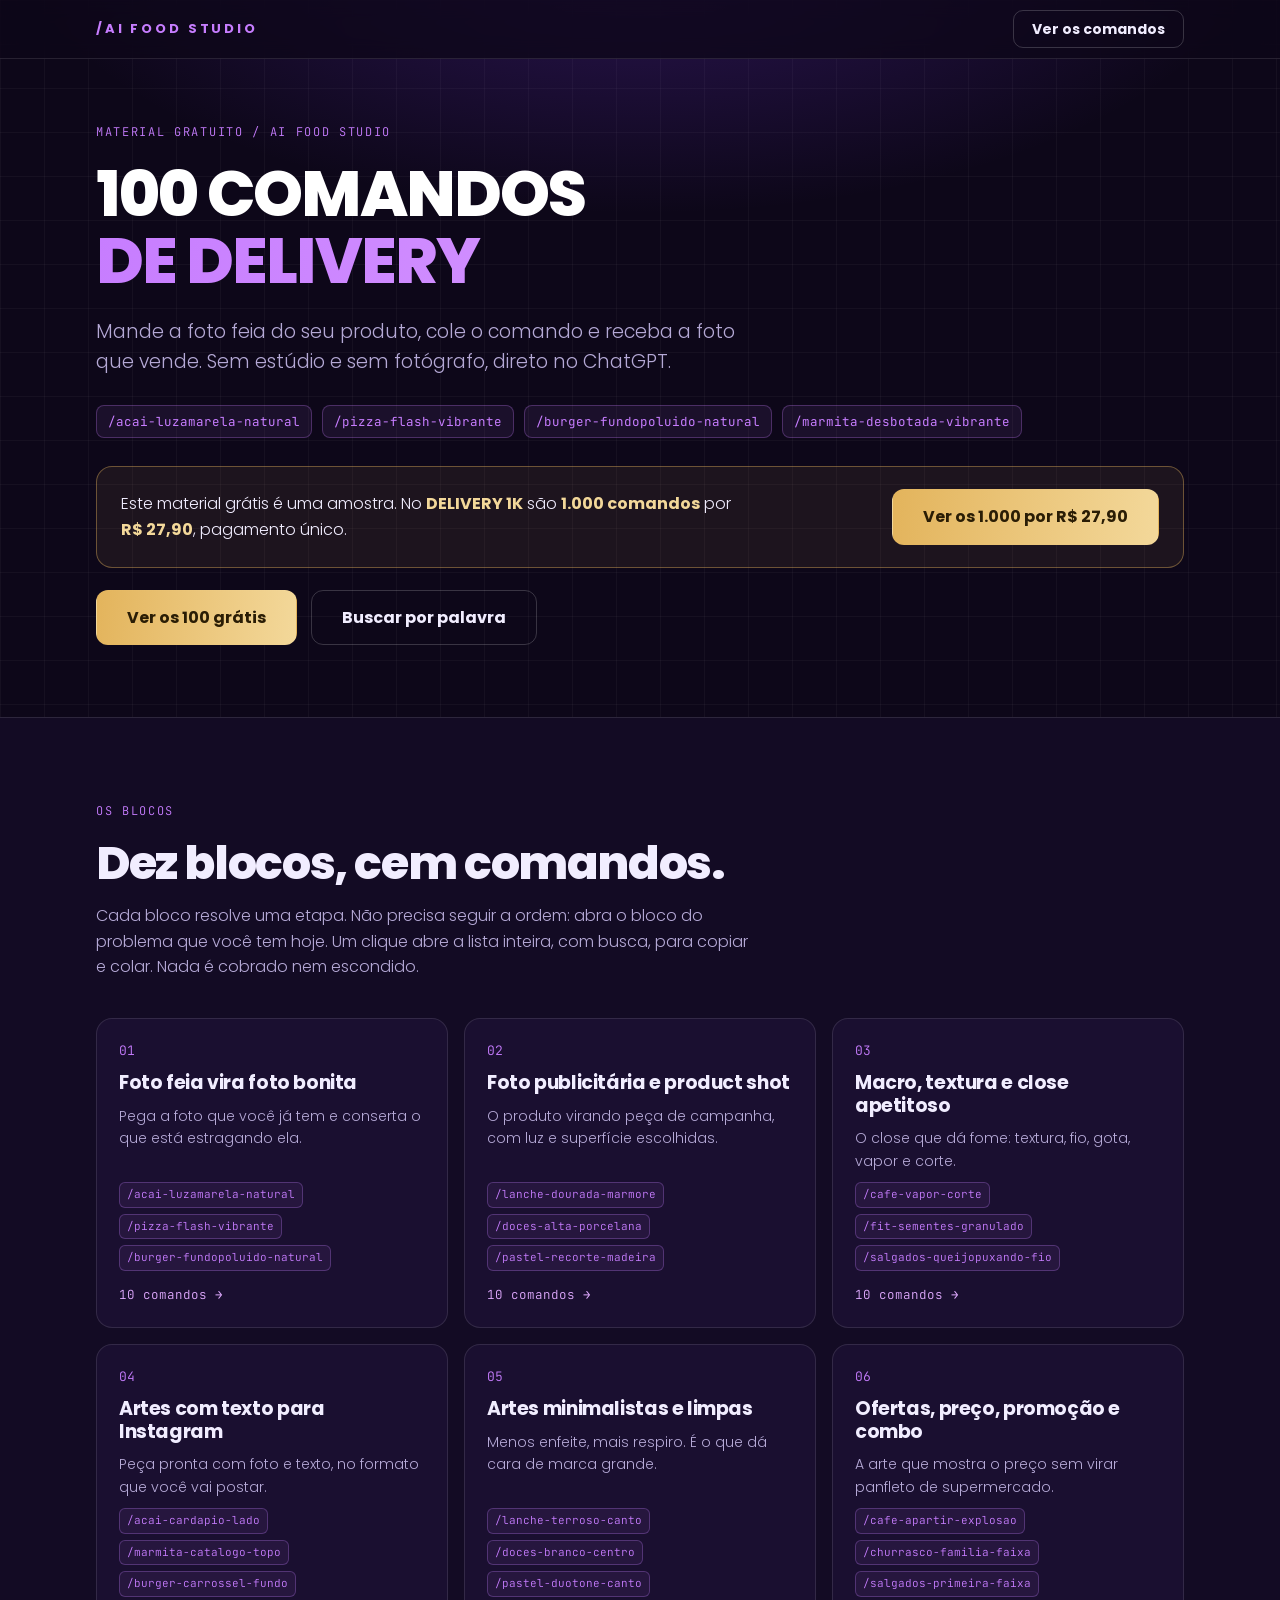
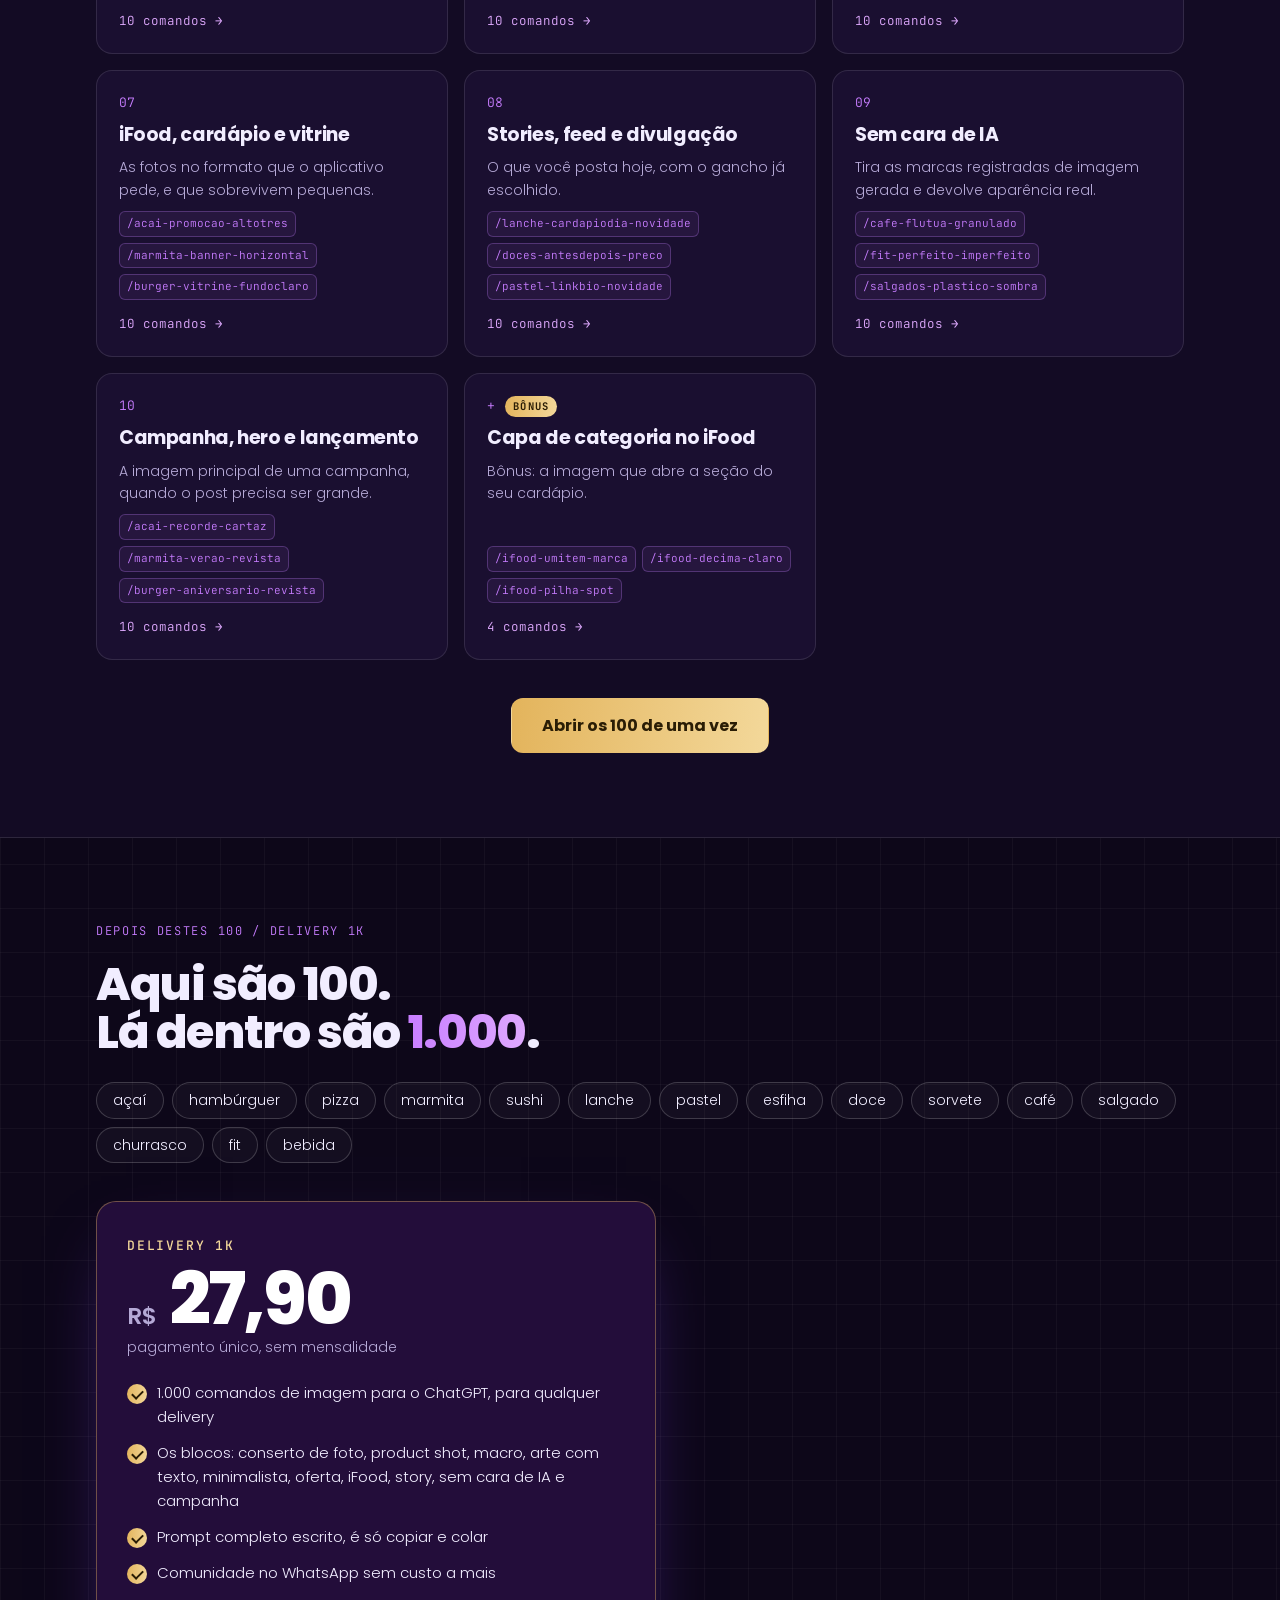
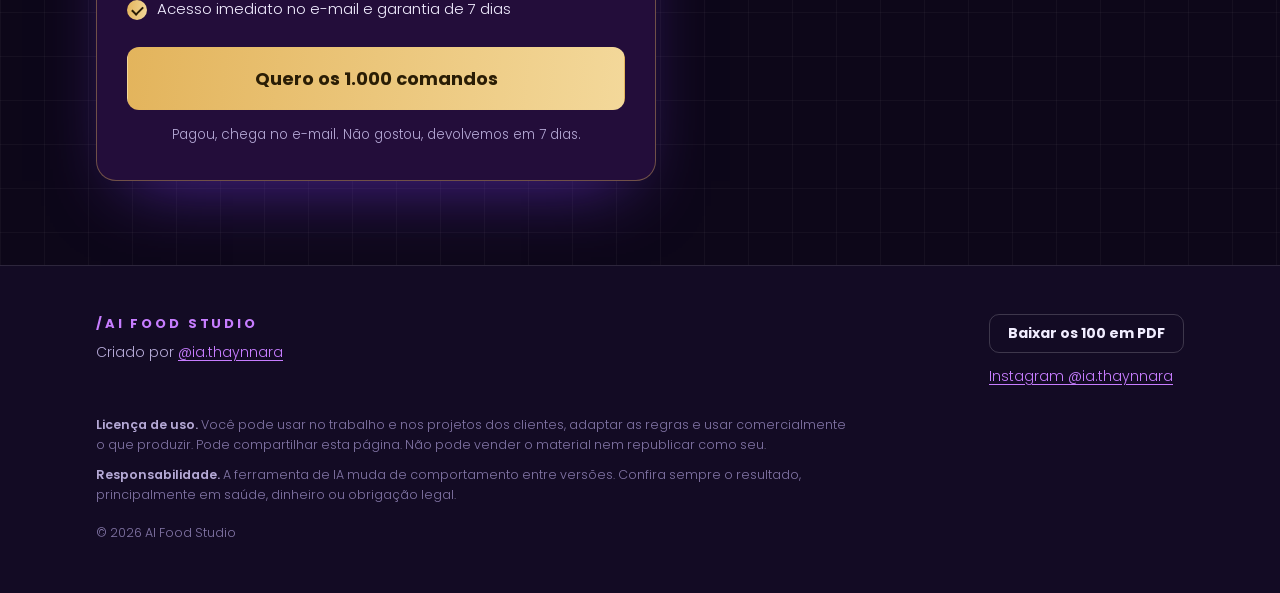
==== index.html @ 5eec8a59 "Add files via upload" ====
<!DOCTYPE html>
<html lang="pt-BR">
<head>
  <meta charset="utf-8">
  <meta name="viewport" content="width=device-width, initial-scale=1">
  <title>100 comandos de delivery grátis | AI Food Studio</title>
  <meta name="description" content="100 comandos grátis de foto com IA para delivery. Mande a foto que você já tem, cole o comando no ChatGPT e receba a foto que vende. Sem estúdio e sem fotógrafo.">
  <meta name="theme-color" content="#0D0719">
  <meta property="og:type" content="website">
  <meta property="og:title" content="100 comandos de delivery grátis | AI Food Studio">
  <meta property="og:description" content="Copie e cole no ChatGPT e transforme a foto feia do cardápio na foto que vende. Grátis.">
  <meta property="og:locale" content="pt_BR">
  <meta name="twitter:card" content="summary">
  <link rel="icon" type="image/svg+xml" href="favicon.svg">
  <link rel="preconnect" href="https://fonts.googleapis.com">
  <link rel="preconnect" href="https://fonts.gstatic.com" crossorigin>
  <link href="https://fonts.googleapis.com/css2?family=JetBrains+Mono:wght@400;500;700&family=Poppins:wght@300;400;600;700;800&display=swap" rel="stylesheet">
  <link rel="stylesheet" href="styles.css">
</head>
<body>
  <a class="skip" href="#comandos">Ir para os comandos</a>

  <header class="topbar">
    <div class="wrap topbar__in">
      <a class="wordmark" href="#" aria-label="AI Food Studio, início">/AI FOOD STUDIO</a>
      <button class="btn btn--ghost btn--sm" type="button" data-open="all">Ver os comandos</button>
    </div>
  </header>

  <main>
    <!-- 1. HERO -->
    <section class="hero">
      <div class="wrap">
        <p class="tag">MATERIAL GRATUITO / AI FOOD STUDIO</p>
        <h1><span class="h1__a"><span data-b="free"></span> COMANDOS</span><span class="h1__b">DE DELIVERY</span></h1>
        <p class="lead">Mande a foto feia do seu produto, cole o comando e receba a foto que vende. Sem estúdio e sem fotógrafo, direto no ChatGPT.</p>

        <ul class="chips" id="heroChips" aria-label="Exemplos de comando"></ul>

        <div class="offer offer--hero">
          <p class="offer__txt">Este material grátis é uma amostra. No <strong data-b="name"></strong> são <strong><span data-b="total"></span> comandos</strong> por <strong>R$ <span data-b="price"></span></strong>, pagamento único.</p>
          <a class="btn btn--gold js-buy" href="#" data-buy>Ver os <span data-b="total"></span> por R$ <span data-b="price"></span></a>
        </div>

        <div class="cta-row">
          <a class="btn btn--gold" href="#comandos">Ver os <span data-b="free"></span> grátis</a>
          <button class="btn btn--ghost" type="button" data-open="search">Buscar por palavra</button>
        </div>
      </div>
    </section>

    <!-- 2. CATEGORIAS -->
    <section class="section section--deep" id="comandos">
      <div class="wrap">
        <p class="tag">OS BLOCOS</p>
        <h2 class="h2"><span id="blocksWord"></span> blocos, <span id="freeWord"></span> comandos.</h2>
        <p class="sub">Cada bloco resolve uma etapa. Não precisa seguir a ordem: abra o bloco do problema que você tem hoje. Um clique abre a lista inteira, com busca, para copiar e colar. Nada é cobrado nem escondido.</p>
        <div class="grid" id="catGrid"></div>
        <div class="center">
          <button class="btn btn--gold" type="button" data-open="all">Abrir os <span data-b="free"></span> de uma vez</button>
        </div>
      </div>
    </section>

    <!-- 3. OFERTA -->
    <section class="section" id="oferta">
      <div class="wrap">
        <p class="tag">DEPOIS DESTES <span data-b="free"></span> / <span data-b="name"></span></p>
        <h2 class="h2">Aqui são <span data-b="free"></span>.<br>Lá dentro são <span class="grad" data-b="total"></span>.</h2>
        <ul class="pills" aria-label="Segmentos atendidos">
          <li>açaí</li><li>hambúrguer</li><li>pizza</li><li>marmita</li><li>sushi</li>
          <li>lanche</li><li>pastel</li><li>esfiha</li><li>doce</li><li>sorvete</li>
          <li>café</li><li>salgado</li><li>churrasco</li><li>fit</li><li>bebida</li>
        </ul>

        <div class="buy">
          <p class="buy__name" data-b="name"></p>
          <p class="buy__price"><small>R$</small> <span data-b="price"></span></p>
          <p class="buy__note">pagamento único, sem mensalidade</p>
          <ul class="checks">
            <li><span data-b="total"></span> comandos de imagem para o ChatGPT, para qualquer delivery</li>
            <li>Os blocos: conserto de foto, product shot, macro, arte com texto, minimalista, oferta, iFood, story, sem cara de IA e campanha</li>
            <li>Prompt completo escrito, é só copiar e colar</li>
            <li>Comunidade no WhatsApp sem custo a mais</li>
            <li>Acesso imediato no e-mail e garantia de 7 dias</li>
          </ul>
          <a class="btn btn--gold btn--lg js-buy" href="#" data-buy>Quero os <span data-b="total"></span> comandos</a>
          <p class="buy__micro">Pagou, chega no e-mail. Não gostou, devolvemos em 7 dias.</p>
        </div>
      </div>
    </section>
  </main>

  <!-- 4. RODAPÉ -->
  <footer class="footer">
    <div class="wrap">
      <div class="footer__top">
        <div>
          <p class="wordmark">/AI FOOD STUDIO</p>
          <p class="footer__by">Criado por <a class="inline" data-instagram target="_blank" rel="noopener" href="#">@ia.thaynnara</a></p>
        </div>
        <div class="footer__links">
          <a class="btn btn--ghost btn--sm" data-pdf href="#" download>Baixar os <span data-b="free"></span> em PDF</a>
          <a class="inline" data-instagram target="_blank" rel="noopener" href="#">Instagram @ia.thaynnara</a>
        </div>
      </div>
      <p class="legal"><strong>Licença de uso.</strong> Você pode usar no trabalho e nos projetos dos clientes, adaptar as regras e usar comercialmente o que produzir. Pode compartilhar esta página. Não pode vender o material nem republicar como seu.</p>
      <p class="legal"><strong>Responsabilidade.</strong> A ferramenta de IA muda de comportamento entre versões. Confira sempre o resultado, principalmente em saúde, dinheiro ou obrigação legal.</p>
      <p class="legal legal--end">© <span id="year"></span> AI Food Studio</p>
    </div>
  </footer>

  <!-- MODAL -->
  <div class="overlay" id="overlay" hidden>
    <div class="modal" role="dialog" aria-modal="true" aria-labelledby="modalTitle">
      <h2 class="sr" id="modalTitle">Biblioteca de comandos</h2>
      <div class="msearch">
        <span class="msearch__slash" aria-hidden="true">/</span>
        <input id="q" type="search" autocomplete="off" spellcheck="false" placeholder="açaí, pizza, preço, ifood" aria-label="Buscar comando">
        <button class="msearch__x" id="qClear" type="button" aria-label="Limpar busca ou fechar">✕</button>
      </div>
      <div class="tabs" id="tabs" role="tablist" aria-label="Categorias"></div>
      <details class="how" id="how" open>
        <summary>Como usar:</summary>
        <ol>
          <li>Abra o ChatGPT numa conversa nova.</li>
          <li>Mande a foto do produto, sozinha, sem escrever nada.</li>
          <li>Cole o comando inteiro, trocando o que está entre aspas pelo seu nome, preço ou cor.</li>
          <li>Não gostou? Cole outro comando na mesma conversa.</li>
        </ol>
      </details>
      <div class="list" id="list" tabindex="-1"></div>
      <div class="mfoot">
        <p class="mfoot__count" id="count" aria-live="polite"></p>
        <button class="btn btn--gold btn--sm" type="button" id="closeBtn">Fechar</button>
      </div>
    </div>
  </div>

  <script src="data/commands.js"></script>
  <script src="app.js"></script>
</body>
</html>
---- styles.css ----
:root{
  --void:#0D0719; --deep:#130B24; --card:#1A0F30; --card-2:#230D3A;
  --line:rgba(255,255,255,.11); --line-2:rgba(255,255,255,.18);
  --txt:#F1EDFF; --txt-2:#B5A9D6; --txt-3:#8477A8;
  --brand:#7C3AED; --brand-2:#A78BFA; --brand-3:#C084FC;
  --sky:#9D2FDD; --sky-2:#C77DFF; --cyan:#E0AAFF;
  --gold:#E3B45C; --gold-2:#F3D89A; --gold-ink:#2A1D05;
  --grad:linear-gradient(96deg,var(--sky-2),var(--cyan));
  --grad-gold:linear-gradient(96deg,var(--gold),var(--gold-2));
  --max:1120px;
  --font:'Poppins',system-ui,-apple-system,'Segoe UI',Roboto,sans-serif;
  --mono:'JetBrains Mono','DejaVu Sans Mono',ui-monospace,Menlo,Consolas,monospace;
}
*{box-sizing:border-box}
html{scroll-behavior:smooth;-webkit-text-size-adjust:100%}
body{
  margin:0;font-family:var(--font);font-weight:300;font-size:16px;line-height:1.6;color:var(--txt);
  background-color:var(--void);
  background-image:
    radial-gradient(900px 420px at 50% -80px,rgba(124,58,237,.30),transparent 70%),
    linear-gradient(rgba(255,255,255,.035) 1px,transparent 1px),
    linear-gradient(90deg,rgba(255,255,255,.035) 1px,transparent 1px);
  background-size:auto,44px 44px,44px 44px;
  background-repeat:no-repeat,repeat,repeat;
  overflow-x:hidden;
}
body.lock{overflow:hidden}
h1,h2,h3{font-family:var(--font);font-weight:800;letter-spacing:-.03em;line-height:1.05;margin:0}
p{margin:0}
a{color:inherit}
ul,ol{margin:0;padding:0}
.wrap{width:100%;max-width:var(--max);margin:0 auto;padding:0 16px}
.sr{position:absolute;width:1px;height:1px;overflow:hidden;clip:rect(0 0 0 0);white-space:nowrap}
.skip{position:absolute;left:-999px;top:8px;background:var(--gold);color:var(--gold-ink);padding:8px 14px;border-radius:8px;font-weight:700;z-index:100}
.skip:focus{left:8px}
:focus-visible{outline:2px solid var(--gold-2);outline-offset:3px;border-radius:6px}

/* topbar + wordmark */
.topbar{position:sticky;top:0;z-index:20;background:rgba(13,7,25,.78);backdrop-filter:blur(10px);-webkit-backdrop-filter:blur(10px);border-bottom:1px solid var(--line)}
.topbar__in{display:flex;align-items:center;justify-content:space-between;min-height:58px}
.wordmark{font-weight:700;letter-spacing:.22em;text-transform:uppercase;color:var(--sky-2);text-decoration:none;font-size:13px}
.wordmark:hover{color:var(--cyan)}

/* tags */
.tag{font-family:var(--mono);font-size:12px;letter-spacing:.14em;text-transform:uppercase;color:var(--sky-2);margin-bottom:18px}

/* buttons */
.btn{display:inline-block;font-family:var(--font);font-weight:700;font-size:16px;line-height:1.2;text-align:center;text-decoration:none;cursor:pointer;
  padding:17px 30px;border-radius:12px;border:1px solid transparent;transition:transform .18s ease,box-shadow .18s ease,background .18s ease}
.btn--gold{background:var(--grad-gold);color:var(--gold-ink)}
.btn--gold:hover{transform:translateY(-2px);box-shadow:0 10px 30px -8px rgba(227,180,92,.55)}
.btn--ghost{background:transparent;border-color:var(--line-2);color:var(--txt)}
.btn--ghost:hover{transform:translateY(-2px);border-color:var(--sky-2);box-shadow:0 10px 30px -12px rgba(199,125,255,.5)}
.btn--sm{padding:10px 18px;font-size:14px;border-radius:10px}
.btn--lg{padding:20px 34px;font-size:18px;width:100%}
.btn[aria-disabled="true"]{opacity:.55;cursor:not-allowed;transform:none;box-shadow:none}

/* hero */
.hero{padding:64px 0 72px}
h1{font-size:clamp(40px,8.4vw,64px);font-weight:800;margin-bottom:22px}
.h1__a,.h1__b{display:block}
.h1__a{color:#fff}
.h1__b{color:var(--sky-2);background:var(--grad);-webkit-background-clip:text;background-clip:text;-webkit-text-fill-color:transparent}
.lead{max-width:640px;font-size:clamp(16px,2.4vw,19px);color:var(--txt-2);margin-bottom:28px}
.chips{list-style:none;display:flex;flex-wrap:wrap;gap:10px;margin-bottom:28px}
.chip{font-family:var(--mono);font-size:12.5px;color:var(--sky-2);background:rgba(199,125,255,.08);border:1px solid rgba(199,125,255,.28);border-radius:8px;padding:7px 11px;cursor:pointer;transition:background .15s,border-color .15s}
.chip:hover{background:rgba(199,125,255,.18);border-color:var(--sky-2)}
.offer{display:flex;align-items:center;justify-content:space-between;gap:20px;padding:22px 24px;border-radius:16px;border:1px solid rgba(227,180,92,.4);background:rgba(227,180,92,.08);margin-bottom:22px}
.offer__txt{color:var(--txt);max-width:620px}
.offer__txt strong{font-weight:700;color:var(--gold-2)}
.offer .btn{white-space:nowrap;flex-shrink:0}
.cta-row{display:flex;flex-wrap:wrap;gap:14px}

/* sections */
.section{padding:84px 0}
.section--deep{background:var(--deep);border-top:1px solid var(--line);border-bottom:1px solid var(--line)}
.h2{font-size:clamp(30px,5.2vw,46px);margin-bottom:16px}
.h2 .grad,.grad{background:var(--grad);-webkit-background-clip:text;background-clip:text;-webkit-text-fill-color:transparent}
.sub{max-width:660px;color:var(--txt-2);margin-bottom:38px}
.center{display:flex;justify-content:center;margin-top:38px}

/* cards */
.grid{display:grid;grid-template-columns:repeat(3,1fr);gap:16px}
.cat{position:relative;display:flex;flex-direction:column;gap:10px;text-align:left;font:inherit;color:inherit;cursor:pointer;
  background:var(--card);border:1px solid var(--line);border-radius:16px;padding:22px;transition:transform .18s,border-color .18s,box-shadow .18s}
.cat:hover{transform:translateY(-3px);border-color:var(--sky-2);box-shadow:0 14px 36px -16px rgba(157,47,221,.7)}
.cat__num{font-family:var(--mono);font-size:13px;color:var(--sky-2);display:flex;align-items:center;gap:10px}
.cat__bonus{font-size:10.5px;letter-spacing:.12em;color:var(--gold-ink);background:var(--grad-gold);padding:2px 8px;border-radius:99px;font-weight:700}
.cat__title{font-weight:700;font-size:19px;line-height:1.2;letter-spacing:-.02em}
.cat__desc{font-size:14px;color:var(--txt-2);flex:1}
.cat__chips{display:flex;flex-wrap:wrap;gap:6px}
.cat__chips span{font-family:var(--mono);font-size:11px;color:var(--sky-2);border:1px solid rgba(199,125,255,.28);background:rgba(199,125,255,.07);border-radius:6px;padding:3px 7px;max-width:100%;overflow:hidden;text-overflow:ellipsis;white-space:nowrap}
.cat__count{font-family:var(--mono);font-size:12.5px;color:var(--cyan);margin-top:4px}

/* offer section */
.pills{list-style:none;display:flex;flex-wrap:wrap;gap:8px;margin:26px 0 38px}
.pills li{font-size:14px;color:var(--txt);border:1px solid var(--line-2);background:rgba(255,255,255,.03);border-radius:99px;padding:6px 16px}
.buy{max-width:560px;background:var(--card-2);border:1px solid rgba(227,180,92,.4);border-radius:20px;padding:34px 30px;box-shadow:0 30px 70px -30px rgba(124,58,237,.6)}
.buy__name{font-family:var(--mono);font-size:13px;letter-spacing:.14em;color:var(--gold-2);font-weight:500}
.buy__price{font-weight:800;font-size:clamp(52px,12vw,72px);letter-spacing:-.04em;line-height:1.05;margin-top:4px;color:#fff}
.buy__price small{font-size:.32em;font-weight:600;letter-spacing:0;color:var(--txt-2);margin-right:2px}
.buy__note{color:var(--txt-2);font-size:14px;margin-bottom:22px}
.checks{list-style:none;display:grid;gap:12px;margin-bottom:26px}
.checks li{position:relative;padding-left:30px;font-size:15px;color:var(--txt)}
.checks li::before{content:"";position:absolute;left:0;top:3px;width:20px;height:20px;border-radius:50%;background:var(--grad-gold)}
.checks li::after{content:"";position:absolute;left:7px;top:7px;width:5px;height:9px;border:solid var(--gold-ink);border-width:0 2.5px 2.5px 0;transform:rotate(45deg)}
.buy__micro{margin-top:14px;text-align:center;font-size:13.5px;color:var(--txt-2)}
.inline{color:var(--sky-2);text-decoration:underline;text-underline-offset:3px}
.inline:hover{color:var(--cyan)}

/* footer */
.footer{border-top:1px solid var(--line);background:var(--deep);padding:48px 0 40px}
.footer__top{display:flex;justify-content:space-between;align-items:flex-start;gap:28px;flex-wrap:wrap;margin-bottom:28px}
.footer__by{margin-top:6px;font-size:14px;color:var(--txt-2)}
.footer__links{display:flex;flex-direction:column;align-items:flex-start;gap:12px;font-size:14px}
.legal{font-size:12.5px;line-height:1.6;color:var(--txt-3);max-width:760px;margin-bottom:10px}
.legal strong{color:var(--txt-2);font-weight:600}
.legal--end{margin-top:18px}

/* modal */
.overlay{position:fixed;inset:0;z-index:50;display:flex;align-items:center;justify-content:center;padding:16px;background:rgba(8,4,16,.72);backdrop-filter:blur(6px);-webkit-backdrop-filter:blur(6px)}
.overlay[hidden]{display:none}
.modal{width:100%;max-width:680px;max-height:80vh;max-height:80dvh;display:flex;flex-direction:column;background:var(--card);border:1px solid var(--line-2);border-radius:20px;box-shadow:0 40px 100px -20px rgba(0,0,0,.75);overflow:hidden}
.msearch{flex-shrink:0;display:flex;align-items:center;gap:10px;padding:14px 16px;border-bottom:1px solid var(--line)}
.msearch__slash{font-family:var(--mono);font-weight:700;font-size:20px;color:var(--gold)}
.msearch input{flex:1;min-width:0;background:transparent;border:0;outline:0;color:var(--txt);font-family:var(--mono);font-size:15px;padding:6px 0}
.msearch input::placeholder{color:var(--txt-3)}
.msearch input::-webkit-search-cancel-button{display:none}
.msearch:focus-within{box-shadow:inset 0 -2px 0 var(--sky-2)}
.msearch__x{background:transparent;border:1px solid var(--line-2);color:var(--txt-2);width:34px;height:34px;border-radius:9px;cursor:pointer;font-size:14px}
.msearch__x:hover{color:#fff;border-color:var(--sky-2)}
.tabs{flex-shrink:0;display:flex;gap:8px;overflow-x:auto;padding:12px 16px;border-bottom:1px solid var(--line);scrollbar-width:thin}
.tab{flex:0 0 auto;font-family:var(--font);font-weight:600;font-size:12.5px;color:var(--txt-2);background:transparent;border:1px solid var(--line-2);border-radius:99px;padding:7px 14px;cursor:pointer;white-space:nowrap}
.tab:hover{color:#fff;border-color:var(--sky-2)}
.tab[aria-selected="true"]{background:var(--grad-gold);color:var(--gold-ink);border-color:transparent}
.how{flex-shrink:0;margin:12px 16px 0;background:var(--card-2);border:1px solid var(--line);border-radius:12px;font-size:13.5px}
.how summary{cursor:pointer;padding:10px 14px;font-weight:600;color:var(--cyan);list-style:none}
.how summary::-webkit-details-marker{display:none}
.how summary::after{content:"+";float:right;color:var(--txt-2)}
.how[open] summary::after{content:"−"}
.how ol{padding:0 14px 12px 34px;color:var(--txt-2);display:grid;gap:4px}
.list{flex:1;min-height:0;overflow-y:auto;padding:14px 16px;display:grid;gap:12px;align-content:start;overscroll-behavior:contain}
.list:focus{outline:none}
.item{background:var(--void);border:1px solid var(--line);border-radius:14px;padding:16px}
.item.flash{border-color:var(--sky-2);box-shadow:0 0 0 3px rgba(199,125,255,.2)}
.item__top{display:flex;justify-content:space-between;gap:12px;align-items:baseline;margin-bottom:6px}
.item__id{font-family:var(--mono);font-size:13px;color:var(--sky-2);word-break:break-all}
.item__cat{font-size:10.5px;letter-spacing:.08em;text-transform:uppercase;color:var(--txt-3);text-align:right;flex-shrink:0;max-width:45%}
.item__title{font-size:14.5px;color:var(--txt-2)}
.item__title strong{color:#fff;font-weight:700}
.item__note{font-style:italic;font-size:12.5px;color:var(--txt-3);margin-top:6px}
.item__acts{display:flex;flex-wrap:wrap;gap:8px;margin-top:12px}
.act{font-family:var(--font);font-size:13px;font-weight:600;padding:9px 14px;border-radius:9px;cursor:pointer;border:1px solid var(--line-2);background:transparent;color:var(--txt)}
.act:hover{border-color:var(--sky-2);color:#fff}
.act--copy.done{border-color:var(--gold);color:var(--gold-2)}
.act--ghost{border-color:transparent;color:var(--txt-2);text-decoration:underline;text-underline-offset:3px}
.item__prompt{margin-top:12px;font-family:var(--mono);font-size:12.5px;line-height:1.7;color:var(--txt-2);background:rgba(255,255,255,.03);border:1px solid var(--line);border-radius:10px;padding:12px 14px;white-space:pre-wrap;overflow-wrap:anywhere}
.item__prompt[hidden]{display:none}
.item__prompt mark{background:rgba(199,125,255,.16);color:var(--sky-2);border-radius:4px;padding:0 3px}
.empty{padding:34px 10px;text-align:center;color:var(--txt-2);font-size:14.5px}
.empty strong{display:block;color:#fff;font-size:16px;margin-bottom:6px}
.mfoot{flex-shrink:0;display:flex;align-items:center;justify-content:space-between;gap:12px;padding:12px 16px;border-top:1px solid var(--line);background:var(--card)}
.mfoot__count{font-family:var(--mono);font-size:12px;color:var(--txt-2)}

/* responsive */
@media (max-width:900px){.grid{grid-template-columns:repeat(2,1fr)}}
@media (max-width:640px){
  .hero{padding:44px 0 56px}
  .section{padding:60px 0}
  .grid{grid-template-columns:1fr}
  .offer{flex-direction:column;align-items:stretch;padding:20px}
  .offer .btn,.cta-row .btn{width:100%;white-space:normal}
  .btn{padding:16px 22px}
  .btn--sm{padding:9px 14px}
  .buy{padding:26px 20px}
  .overlay{padding:10px;align-items:flex-end}
  .modal{max-height:88dvh}
  .item__top{flex-direction:column;gap:2px}
  .item__cat{text-align:left;max-width:none}
}
@media (prefers-reduced-motion:reduce){
  html{scroll-behavior:auto}
  *,*::before,*::after{transition:none!important;animation:none!important}
  .btn:hover,.cat:hover{transform:none}
}
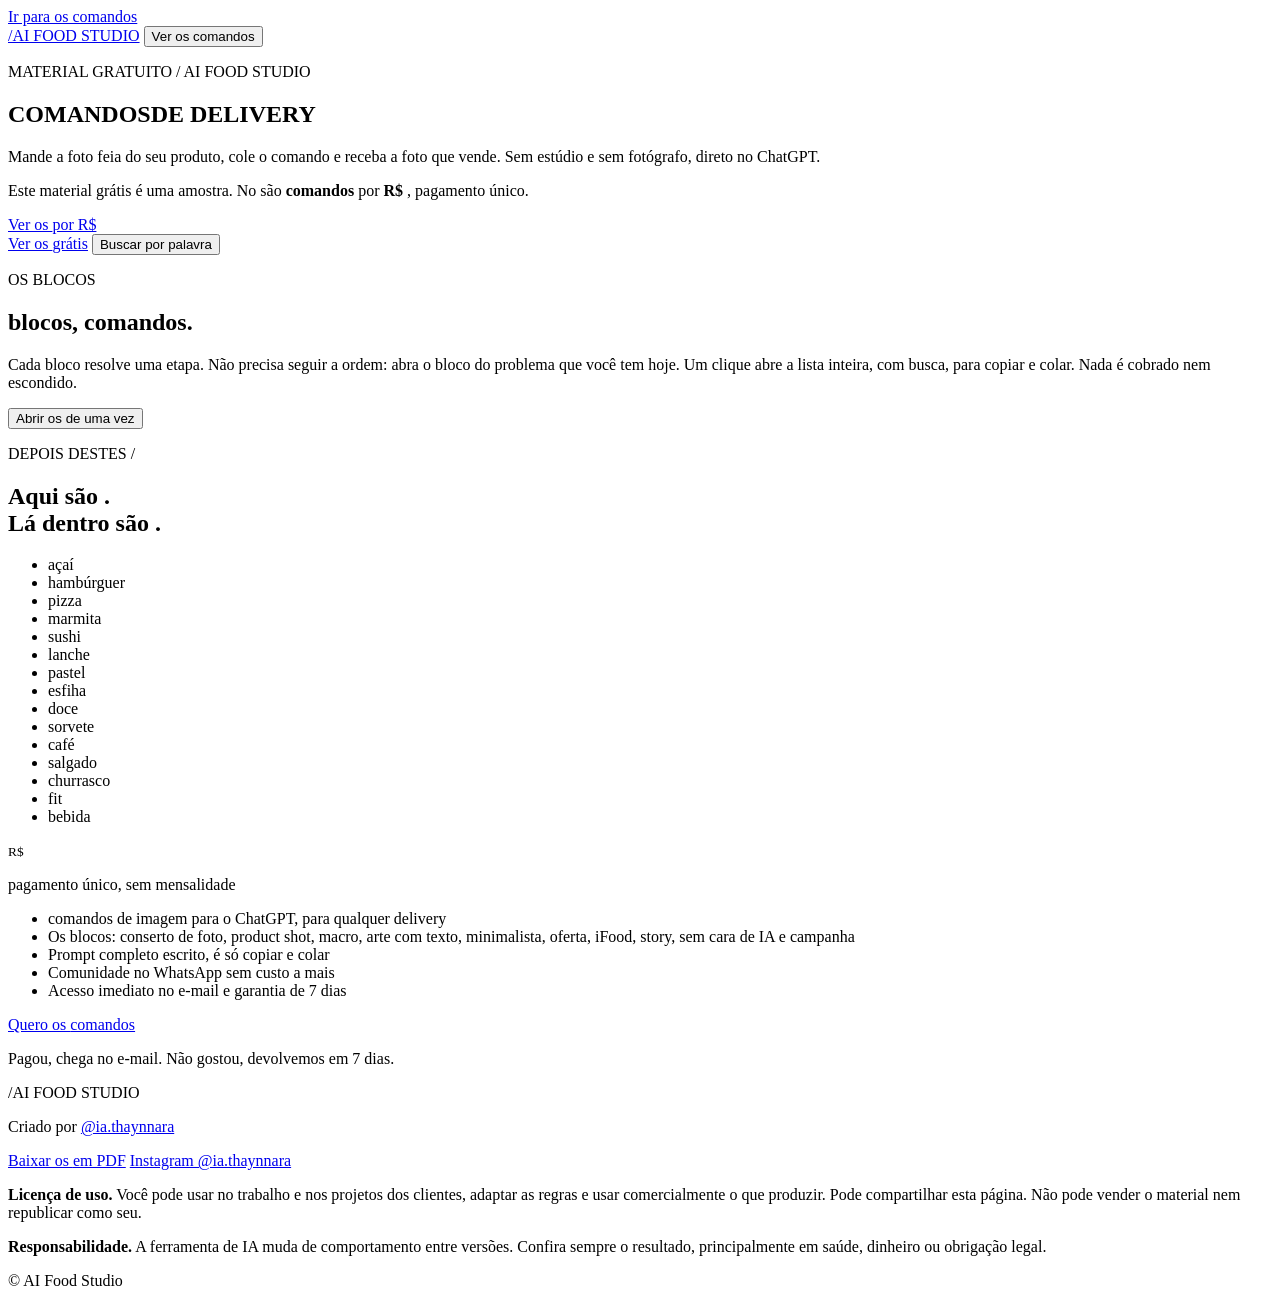
==== commit 5f39b5d1: "Add files via upload" ====
--- a/index.html
+++ b/index.html
@@ -11,11 +11,11 @@
   <meta property="og:description" content="Copie e cole no ChatGPT e transforme a foto feia do cardápio na foto que vende. Grátis.">
   <meta property="og:locale" content="pt_BR">
   <meta name="twitter:card" content="summary">
-  <link rel="icon" type="image/svg+xml" href="favicon.svg">
+  <link rel="icon" type="image/svg+xml" href="/comandos/favicon.svg">
   <link rel="preconnect" href="https://fonts.googleapis.com">
   <link rel="preconnect" href="https://fonts.gstatic.com" crossorigin>
   <link href="https://fonts.googleapis.com/css2?family=JetBrains+Mono:wght@400;500;700&family=Poppins:wght@300;400;600;700;800&display=swap" rel="stylesheet">
-  <link rel="stylesheet" href="styles.css">
+  <link rel="stylesheet" href="/comandos/styles.css">
 </head>
 <body>
   <a class="skip" href="#comandos">Ir para os comandos</a>
@@ -137,7 +137,7 @@
     </div>
   </div>
 
-  <script src="data/commands.js"></script>
-  <script src="app.js"></script>
+  <script src="/comandos/data/commands.js"></script>
+  <script src="/comandos/app.js"></script>
 </body>
 </html>
